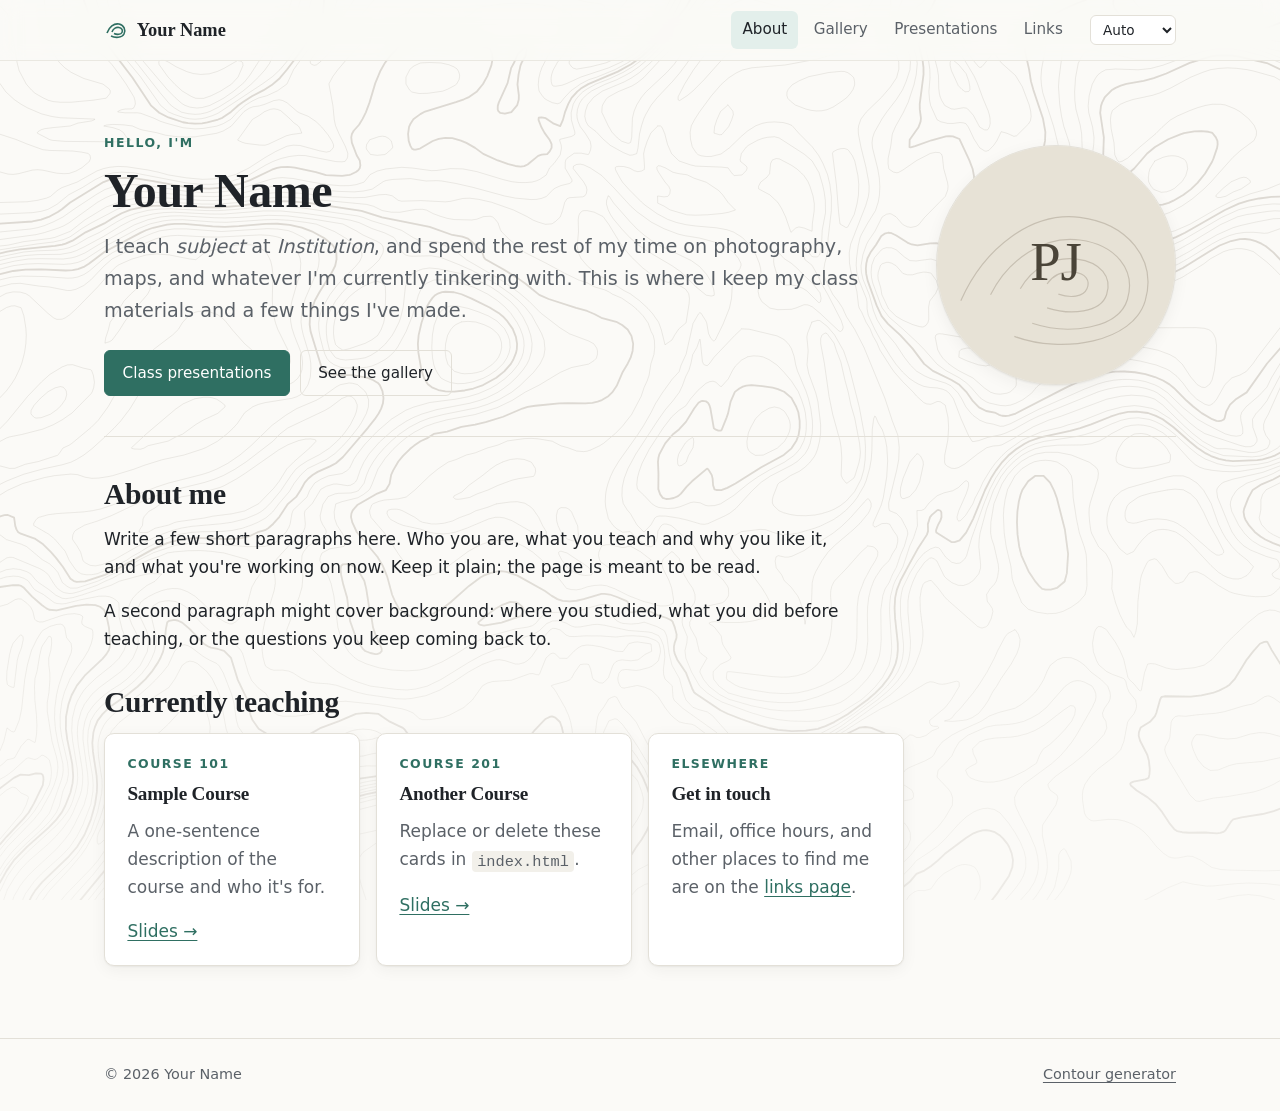
==== index.html @ 3bb257a0 "init - place holder site" ====
<!doctype html>
<html lang="en" data-theme="auto">
<head>
  <meta charset="utf-8">
  <meta name="viewport" content="width=device-width, initial-scale=1">
  <title>Your Name</title>
  <meta name="description" content="Teacher, maker, and map enthusiast.">
  <script>try{document.documentElement.dataset.theme=localStorage.getItem('theme')||'auto'}catch(e){}</script>
  <link rel="icon" href="assets/img/favicon.svg" type="image/svg+xml">
  <link rel="stylesheet" href="assets/css/themes.css">
  <link rel="stylesheet" href="assets/css/site.css">
  <script type="module" src="assets/js/site.js"></script>
</head>
<body>
  <a class="skip-link" href="#main">Skip to content</a>

  <header class="site-header">
    <div class="wrap">
      <a class="site-title" href="./">
        <svg viewBox="0 0 24 24" fill="none" stroke="currentColor" stroke-width="1.6" aria-hidden="true"><path d="M3 15c2-6 7-10 12-9s7 6 5 10-9 4-13 2"/><path d="M8 14c1-3 4-5 7-4.5s4 3 3 5-5 2.5-8 1"/></svg>
        Your Name
      </a>
      <nav class="site-nav" aria-label="Main">
        <ul>
          <li><a href="./" data-home>About</a></li>
          <li><a href="gallery/">Gallery</a></li>
          <li><a href="presentations/">Presentations</a></li>
          <li><a href="tree/">Links</a></li>
        </ul>
      </nav>
      <div data-theme-picker></div>
    </div>
  </header>

  <main id="main">
    <div class="wrap">
      <section class="hero">
        <div>
          <p class="eyebrow">Hello, I'm</p>
          <h1>Your Name</h1>
          <p class="lede">I teach <em>subject</em> at <em>Institution</em>, and spend the rest of my time on
            photography, maps, and whatever I'm currently tinkering with. This is where I keep my class
            materials and a few things I've made.</p>
          <div class="button-row">
            <a class="button" href="presentations/">Class presentations</a>
            <a class="button ghost" href="gallery/">See the gallery</a>
          </div>
        </div>
        <img class="portrait" src="assets/img/portrait.svg" alt="Portrait of Your Name" width="240" height="240">
      </section>

      <hr>

      <section class="prose">
        <h2>About me</h2>
        <p>Write a few short paragraphs here. Who you are, what you teach and why you like it, and what
          you're working on now. Keep it plain; the page is meant to be read.</p>
        <p>A second paragraph might cover background: where you studied, what you did before teaching,
          or the questions you keep coming back to.</p>
      </section>

      <h2>Currently teaching</h2>
      <div class="grid-3">
        <article class="card">
          <p class="eyebrow">COURSE 101</p>
          <h3>Sample Course</h3>
          <p class="muted">A one-sentence description of the course and who it's for.</p>
          <a href="presentations/#sample-course">Slides →</a>
        </article>
        <article class="card">
          <p class="eyebrow">COURSE 201</p>
          <h3>Another Course</h3>
          <p class="muted">Replace or delete these cards in <code>index.html</code>.</p>
          <a href="presentations/">Slides →</a>
        </article>
        <article class="card">
          <p class="eyebrow">Elsewhere</p>
          <h3>Get in touch</h3>
          <p class="muted">Email, office hours, and other places to find me are on the <a href="tree/">links page</a>.</p>
        </article>
      </div>
    </div>
  </main>

  <footer class="site-footer">
    <div class="wrap">
      <span>© <span data-year></span> Your Name</span>
      <span><a href="tools/heightmap/">Contour generator</a></span>
    </div>
  </footer>
</body>
</html>
---- assets/css/themes.css ----
/* ==========================================================================
   THEMES
   --------------------------------------------------------------------------
   Every color, font and spacing decision on the site reads from these tokens.
   To add a theme:
     1. Copy one of the [data-theme="..."] blocks below and change the values.
     2. Add its name to `themes` in assets/js/config.js so it shows in the picker.
   The "auto" theme follows the visitor's OS light/dark setting.
   ========================================================================== */

:root {
  /* ---- Type ---- */
  --font-sans: "Inter", "Segoe UI", system-ui, -apple-system, Roboto, "Helvetica Neue", Arial, sans-serif;
  --font-serif: "Iowan Old Style", "Charter", "Bitstream Charter", "Sitka Text", Cambria, Georgia, serif;
  --font-mono: ui-monospace, "JetBrains Mono", "SFMono-Regular", Menlo, Consolas, monospace;
  --font-body: var(--font-sans);
  --font-heading: var(--font-serif);

  --text-base: 1.0625rem;      /* 17px */
  --leading: 1.65;
  --measure: 68ch;             /* max line length for prose */

  /* ---- Shape & space ---- */
  --radius: 10px;
  --radius-sm: 6px;
  --space: 1rem;
  --page-width: 72rem;
  --gutter: clamp(1rem, 4vw, 2.5rem);

  /* ---- Contour backdrop (read by assets/js/backdrop.js) ---- */
  --contour-alpha: 0.13;       /* minor lines */
  --contour-major-alpha: 0.24; /* every Nth "index" line */
  --contour-mask: linear-gradient(to bottom, #000 0%, #000 55%, rgb(0 0 0 / 0.45) 100%);
}

/* ---------- Paper (light, default) ---------- */
:root,
[data-theme="paper"],
[data-theme="auto"] {
  color-scheme: light;
  --bg: #fbfaf7;
  --bg-elev: #ffffff;
  --bg-sunk: #f2f0ea;
  --text: #1f2328;
  --text-muted: #5b6168;
  --border: #e3e0d8;
  --accent: #2f6f62;
  --accent-hover: #245a4f;
  --accent-contrast: #ffffff;
  --accent-soft: #e3efeb;
  --focus: #2f6f62;
  --contour: #7d7362;
  --shadow: 0 1px 2px rgb(30 30 20 / 0.06), 0 4px 16px rgb(30 30 20 / 0.05);
}

/* ---------- Ink (dark) ---------- */
[data-theme="ink"] {
  color-scheme: dark;
  --bg: #13161a;
  --bg-elev: #1b1f24;
  --bg-sunk: #0f1215;
  --text: #e7e4dd;
  --text-muted: #9ba2a9;
  --border: #2a3037;
  --accent: #82c7b5;
  --accent-hover: #a2d8ca;
  --accent-contrast: #0f1a17;
  --accent-soft: #1e2d2a;
  --focus: #82c7b5;
  --contour: #a7bccb;
  --contour-alpha: 0.09;
  --contour-major-alpha: 0.17;
  --shadow: 0 1px 2px rgb(0 0 0 / 0.4), 0 6px 20px rgb(0 0 0 / 0.25);
}

/* "auto" uses Ink when the OS prefers dark. Keep in sync with the Ink block. */
@media (prefers-color-scheme: dark) {
  [data-theme="auto"] {
    color-scheme: dark;
    --bg: #13161a;
    --bg-elev: #1b1f24;
    --bg-sunk: #0f1215;
    --text: #e7e4dd;
    --text-muted: #9ba2a9;
    --border: #2a3037;
    --accent: #82c7b5;
    --accent-hover: #a2d8ca;
    --accent-contrast: #0f1a17;
    --accent-soft: #1e2d2a;
    --focus: #82c7b5;
    --contour: #a7bccb;
    --contour-alpha: 0.09;
    --contour-major-alpha: 0.17;
    --shadow: 0 1px 2px rgb(0 0 0 / 0.4), 0 6px 20px rgb(0 0 0 / 0.25);
  }
}

/* ---------- Survey (cream & sienna, like an old quad map) ---------- */
[data-theme="survey"] {
  color-scheme: light;
  --bg: #f5f0e2;
  --bg-elev: #fbf8ef;
  --bg-sunk: #ebe4d1;
  --text: #2b2620;
  --text-muted: #6b6152;
  --border: #ddd3bb;
  --accent: #9a4a24;
  --accent-hover: #7f3b1b;
  --accent-contrast: #fffaf0;
  --accent-soft: #f0dfcf;
  --focus: #9a4a24;
  --contour: #a8683a;
  --contour-alpha: 0.2;
  --contour-major-alpha: 0.36;
  --font-body: var(--font-serif);
}

/* ---------- Fjord (cool blue-grey) ---------- */
[data-theme="fjord"] {
  color-scheme: light;
  --bg: #eef2f5;
  --bg-elev: #f9fbfc;
  --bg-sunk: #e2e8ee;
  --text: #1b2733;
  --text-muted: #556473;
  --border: #d3dce5;
  --accent: #2b5f8c;
  --accent-hover: #204a6e;
  --accent-contrast: #ffffff;
  --accent-soft: #dae6f1;
  --focus: #2b5f8c;
  --contour: #5f7f9e;
  --contour-alpha: 0.16;
  --contour-major-alpha: 0.28;
  --font-heading: var(--font-sans);
}

/* ---------- Moss (dark green) ---------- */
[data-theme="moss"] {
  color-scheme: dark;
  --bg: #151b17;
  --bg-elev: #1c241f;
  --bg-sunk: #101511;
  --text: #e2e8dd;
  --text-muted: #9cab99;
  --border: #2a362e;
  --accent: #b7d08f;
  --accent-hover: #cde2aa;
  --accent-contrast: #18200f;
  --accent-soft: #263222;
  --focus: #b7d08f;
  --contour: #9ebd92;
  --contour-alpha: 0.1;
  --contour-major-alpha: 0.2;
  --shadow: 0 1px 2px rgb(0 0 0 / 0.4), 0 6px 20px rgb(0 0 0 / 0.25);
}
---- assets/css/site.css ----
/* ==========================================================================
   Site layout & components. Colours/fonts come from themes.css tokens.
   ========================================================================== */

*, *::before, *::after { box-sizing: border-box; }
html { -webkit-text-size-adjust: 100%; text-size-adjust: 100%; }
body {
  margin: 0;
  min-height: 100vh;
  display: flex;
  flex-direction: column;
  background: var(--bg);
  color: var(--text);
  font-family: var(--font-body);
  font-size: var(--text-base);
  line-height: var(--leading);
  -webkit-font-smoothing: antialiased;
  transition: background-color .25s, color .25s;
}
img, svg, video, canvas { display: block; max-width: 100%; }
img { height: auto; }

/* ---------- Backdrop ---------- */
.backdrop {
  position: fixed;
  inset: 0;
  width: 100vw;
  height: 100vh;
  height: 100lvh;
  z-index: -1;
  pointer-events: none;
  -webkit-mask-image: var(--contour-mask);
  mask-image: var(--contour-mask);
}
body { position: relative; isolation: isolate; }

/* ---------- Type ---------- */
h1, h2, h3, h4 {
  font-family: var(--font-heading);
  line-height: 1.2;
  font-weight: 600;
  letter-spacing: -0.01em;
  margin: 2rem 0 0.75rem;
  text-wrap: balance;
}
h1 { font-size: clamp(2rem, 1.4rem + 2.6vw, 3rem); margin-top: 0; }
h2 { font-size: clamp(1.4rem, 1.15rem + 1vw, 1.85rem); }
h3 { font-size: 1.2rem; }
p, ul, ol { margin: 0 0 1rem; }
p { text-wrap: pretty; }
a { color: var(--accent); text-underline-offset: 0.18em; text-decoration-thickness: 1px; }
a:hover { color: var(--accent-hover); text-decoration-thickness: 2px; }
:focus-visible { outline: 2px solid var(--focus); outline-offset: 3px; border-radius: 3px; }
code, pre, kbd { font-family: var(--font-mono); font-size: 0.9em; }
code { background: var(--bg-sunk); padding: 0.1em 0.35em; border-radius: 4px; }
hr { border: 0; border-top: 1px solid var(--border); margin: 2.5rem 0; }
.muted { color: var(--text-muted); }
.lede { font-size: 1.2rem; color: var(--text-muted); max-width: var(--measure); }
.prose { max-width: var(--measure); }
.eyebrow {
  font-family: var(--font-sans);
  font-size: 0.78rem; font-weight: 600; letter-spacing: 0.12em; text-transform: uppercase;
  color: var(--accent); margin: 0 0 0.5rem;
}
.visually-hidden {
  position: absolute !important; width: 1px; height: 1px; padding: 0; margin: -1px;
  overflow: hidden; clip: rect(0 0 0 0); white-space: nowrap; border: 0;
}

/* ---------- Layout ---------- */
.wrap { width: 100%; max-width: var(--page-width); margin-inline: auto; padding-inline: var(--gutter); }
main { flex: 1; padding-block: clamp(2rem, 6vw, 4.5rem); }
.skip-link { position: absolute; left: -999px; top: 0.5rem; background: var(--bg-elev); padding: 0.5rem 1rem; z-index: 10; }
.skip-link:focus { left: 0.5rem; }

/* ---------- Header ---------- */
.site-header {
  position: sticky; top: 0; z-index: 5;
  background: color-mix(in srgb, var(--bg) 82%, transparent);
  -webkit-backdrop-filter: blur(10px) saturate(1.2);
  backdrop-filter: blur(10px) saturate(1.2);
  border-bottom: 1px solid color-mix(in srgb, var(--border) 70%, transparent);
}
.site-header .wrap { display: flex; align-items: center; gap: 1rem; min-height: 3.75rem; flex-wrap: wrap; }
.site-title {
  font-family: var(--font-heading); font-weight: 600; font-size: 1.15rem;
  color: var(--text); text-decoration: none; margin-right: auto;
  display: inline-flex; align-items: center; gap: 0.55rem;
}
.site-title:hover { color: var(--text); text-decoration: none; }
.site-title svg { width: 1.5rem; height: 1.5rem; color: var(--accent); }
.site-nav ul { display: flex; gap: 0.25rem; list-style: none; margin: 0; padding: 0; flex-wrap: wrap; }
.site-nav a {
  display: block; padding: 0.4rem 0.7rem; border-radius: var(--radius-sm);
  color: var(--text-muted); text-decoration: none; font-family: var(--font-sans); font-size: 0.95rem;
}
.site-nav a:hover { color: var(--text); background: var(--bg-sunk); }
.site-nav a[aria-current="page"] { color: var(--text); background: var(--accent-soft); }
.theme-select {
  font: inherit; font-family: var(--font-sans); font-size: 0.85rem;
  color: var(--text); background: var(--bg-elev);
  border: 1px solid var(--border); border-radius: var(--radius-sm);
  padding: 0.3rem 0.5rem; cursor: pointer;
}
@media (max-width: 640px) {
  .site-header .wrap { padding-block: 0.5rem; }
  .site-nav { order: 3; width: 100%; }
  .site-nav ul { gap: 0; }
  .site-nav a { padding: 0.35rem 0.55rem; }
}

/* ---------- Footer ---------- */
.site-footer { border-top: 1px solid var(--border); color: var(--text-muted); font-size: 0.9rem; background: color-mix(in srgb, var(--bg) 85%, transparent); }
.site-footer .wrap { display: flex; justify-content: space-between; gap: 1rem; flex-wrap: wrap; padding-block: 1.5rem; }
.site-footer a { color: inherit; }

/* ---------- Components ---------- */
.card {
  background: var(--bg-elev);
  border: 1px solid var(--border);
  border-radius: var(--radius);
  padding: 1.25rem 1.4rem;
  box-shadow: var(--shadow);
}
.button {
  display: inline-flex; align-items: center; gap: 0.5rem;
  font: inherit; font-family: var(--font-sans); font-size: 0.95rem; font-weight: 500;
  padding: 0.6rem 1.1rem; border-radius: var(--radius-sm);
  background: var(--accent); color: var(--accent-contrast);
  border: 1px solid var(--accent); text-decoration: none; cursor: pointer;
}
.button:hover { background: var(--accent-hover); color: var(--accent-contrast); text-decoration: none; }
.button.ghost { background: transparent; color: var(--text); border-color: var(--border); }
.button.ghost:hover { background: var(--bg-sunk); }
.button svg { width: 1.1em; height: 1.1em; }
.button-row { display: flex; gap: 0.6rem; flex-wrap: wrap; margin-top: 1.5rem; }
.tag {
  display: inline-block; font-family: var(--font-sans); font-size: 0.78rem;
  padding: 0.15rem 0.55rem; border-radius: 999px;
  background: var(--accent-soft); color: var(--text); border: 1px solid transparent;
}

/* ---------- About (home) ---------- */
.hero { display: grid; grid-template-columns: minmax(0, 1fr) auto; gap: clamp(1.5rem, 5vw, 4rem); align-items: center; }
.portrait {
  width: clamp(9rem, 22vw, 15rem); aspect-ratio: 1; border-radius: 50%;
  object-fit: cover; border: 1px solid var(--border); background: var(--bg-sunk);
  box-shadow: var(--shadow);
}
@media (max-width: 720px) {
  .hero { grid-template-columns: 1fr; }
  .hero .portrait { order: -1; width: 8rem; }
}
.grid-3 { display: grid; gap: 1rem; grid-template-columns: repeat(auto-fill, minmax(min(100%, 16rem), 1fr)); }
.grid-3 .card h3 { margin-top: 0; }
.grid-3 .card p:last-child { margin-bottom: 0; }

/* ---------- Gallery ---------- */
.filters { display: flex; flex-wrap: wrap; gap: 0.4rem; margin: 1.5rem 0 2rem; }
.filters button {
  font: inherit; font-family: var(--font-sans); font-size: 0.85rem;
  padding: 0.3rem 0.85rem; border-radius: 999px; cursor: pointer;
  background: var(--bg-elev); color: var(--text-muted); border: 1px solid var(--border);
}
.filters button[aria-pressed="true"] { background: var(--accent); color: var(--accent-contrast); border-color: var(--accent); }
.gallery { columns: 3 18rem; column-gap: 1rem; }
.gallery figure { break-inside: avoid; margin: 0 0 1rem; }
.gallery button.thumb {
  display: block; width: 100%; padding: 0; border: 1px solid var(--border); border-radius: var(--radius);
  overflow: hidden; cursor: zoom-in; background: var(--bg-sunk);
}
.gallery .thumb img, .gallery .thumb canvas { width: 100%; height: auto; transition: transform .4s ease; }
.gallery .thumb:hover img, .gallery .thumb:hover canvas { transform: scale(1.025); }
.gallery figcaption { font-size: 0.9rem; color: var(--text-muted); padding: 0.45rem 0.15rem 0; }
.gallery figcaption strong { color: var(--text); font-weight: 600; }

.lightbox {
  border: 0; padding: 0; max-width: 100vw; max-height: 100vh; width: 100vw; height: 100vh;
  background: color-mix(in srgb, var(--bg) 94%, transparent); color: var(--text);
}
.lightbox::backdrop { background: rgb(0 0 0 / 0.5); }
.lightbox[open] { display: grid; grid-template-rows: 1fr auto; }
.lightbox .stage { display: grid; place-items: center; padding: 3.5rem 4rem 1rem; min-height: 0; }
.lightbox .stage > * { max-width: 100%; max-height: 100%; object-fit: contain; border-radius: var(--radius-sm); box-shadow: var(--shadow); }
.lightbox .meta { text-align: center; padding: 0 1.5rem 1.5rem; }
.lightbox .meta h2 { margin: 0 0 0.25rem; font-size: 1.25rem; }
.lightbox .meta p { margin: 0 auto; color: var(--text-muted); max-width: var(--measure); }
.lightbox .lb-btn {
  position: absolute; background: var(--bg-elev); color: var(--text); border: 1px solid var(--border);
  width: 2.75rem; height: 2.75rem; border-radius: 50%; cursor: pointer; font-size: 1.3rem; line-height: 1;
  display: grid; place-items: center;
}
.lightbox .lb-close { top: 1rem; right: 1rem; }
.lightbox .lb-prev { left: 1rem; top: 50%; translate: 0 -50%; }
.lightbox .lb-next { right: 1rem; top: 50%; translate: 0 -50%; }
@media (max-width: 640px) {
  .lightbox .stage { padding: 4rem 0.75rem 1rem; }
  .lightbox .lb-prev, .lightbox .lb-next { top: auto; bottom: 1rem; translate: none; }
}

/* ---------- Presentations ---------- */
.course { margin-top: 2.5rem; }
.course-head { display: flex; align-items: baseline; gap: 0.75rem; flex-wrap: wrap; margin-bottom: 0.5rem; }
.course-head h2 { margin: 0; }
.course-code { font-family: var(--font-mono); font-size: 0.9rem; color: var(--accent); }
.decks { list-style: none; padding: 0; margin: 1rem 0 0; border-top: 1px solid var(--border); }
.decks li { border-bottom: 1px solid var(--border); }
.decks a {
  display: grid; grid-template-columns: 2.5rem 1fr auto; gap: 0.25rem 1rem; align-items: baseline;
  padding: 0.9rem 0.5rem; text-decoration: none; color: var(--text); border-radius: var(--radius-sm);
}
.decks a:hover { background: color-mix(in srgb, var(--accent-soft) 60%, transparent); }
.decks .num { font-family: var(--font-mono); color: var(--text-muted); font-size: 0.9rem; }
.decks .title { font-weight: 600; }
.decks .date { color: var(--text-muted); font-size: 0.85rem; font-family: var(--font-sans); white-space: nowrap; }
.decks .summary { grid-column: 2 / -1; color: var(--text-muted); font-size: 0.95rem; }
@media (max-width: 560px) {
  .decks a { grid-template-columns: 2rem 1fr; }
  .decks .date { grid-column: 2; }
}

/* ---------- Link tree ---------- */
.tree-page main { padding-block: clamp(2.5rem, 8vh, 5rem); }
.tree { max-width: 34rem; margin-inline: auto; text-align: center; }
.tree .portrait { width: 6.5rem; margin: 0 auto 1rem; }
.tree h1 { font-size: 1.75rem; margin-bottom: 0.25rem; }
.tree .bio { color: var(--text-muted); margin-bottom: 2rem; }
.tree h2 {
  font-family: var(--font-sans); font-size: 0.75rem; font-weight: 600; letter-spacing: 0.14em;
  text-transform: uppercase; color: var(--text-muted); margin: 2rem 0 0.75rem;
}
.tree ul { list-style: none; padding: 0; margin: 0; display: grid; gap: 0.65rem; }
.tree-link {
  display: grid; grid-template-columns: 1.5rem 1fr 1.5rem; align-items: center; gap: 0.75rem;
  padding: 0.85rem 1rem; text-decoration: none; color: var(--text);
  background: color-mix(in srgb, var(--bg-elev) 92%, transparent);
  border: 1px solid var(--border); border-radius: var(--radius);
  box-shadow: var(--shadow); font-weight: 500;
  transition: transform .15s ease, border-color .15s ease;
}
.tree-link:hover { color: var(--text); text-decoration: none; border-color: var(--accent); transform: translateY(-1px); }
.tree-link svg { width: 1.25rem; height: 1.25rem; color: var(--accent); }
.tree-link small { display: block; color: var(--text-muted); font-weight: 400; font-size: 0.85rem; }
.tree-foot { margin-top: 2.5rem; display: flex; justify-content: center; align-items: center; gap: 1rem; font-size: 0.9rem; }

@media (prefers-reduced-motion: reduce) {
  *, *::before, *::after { transition: none !important; animation: none !important; }
}
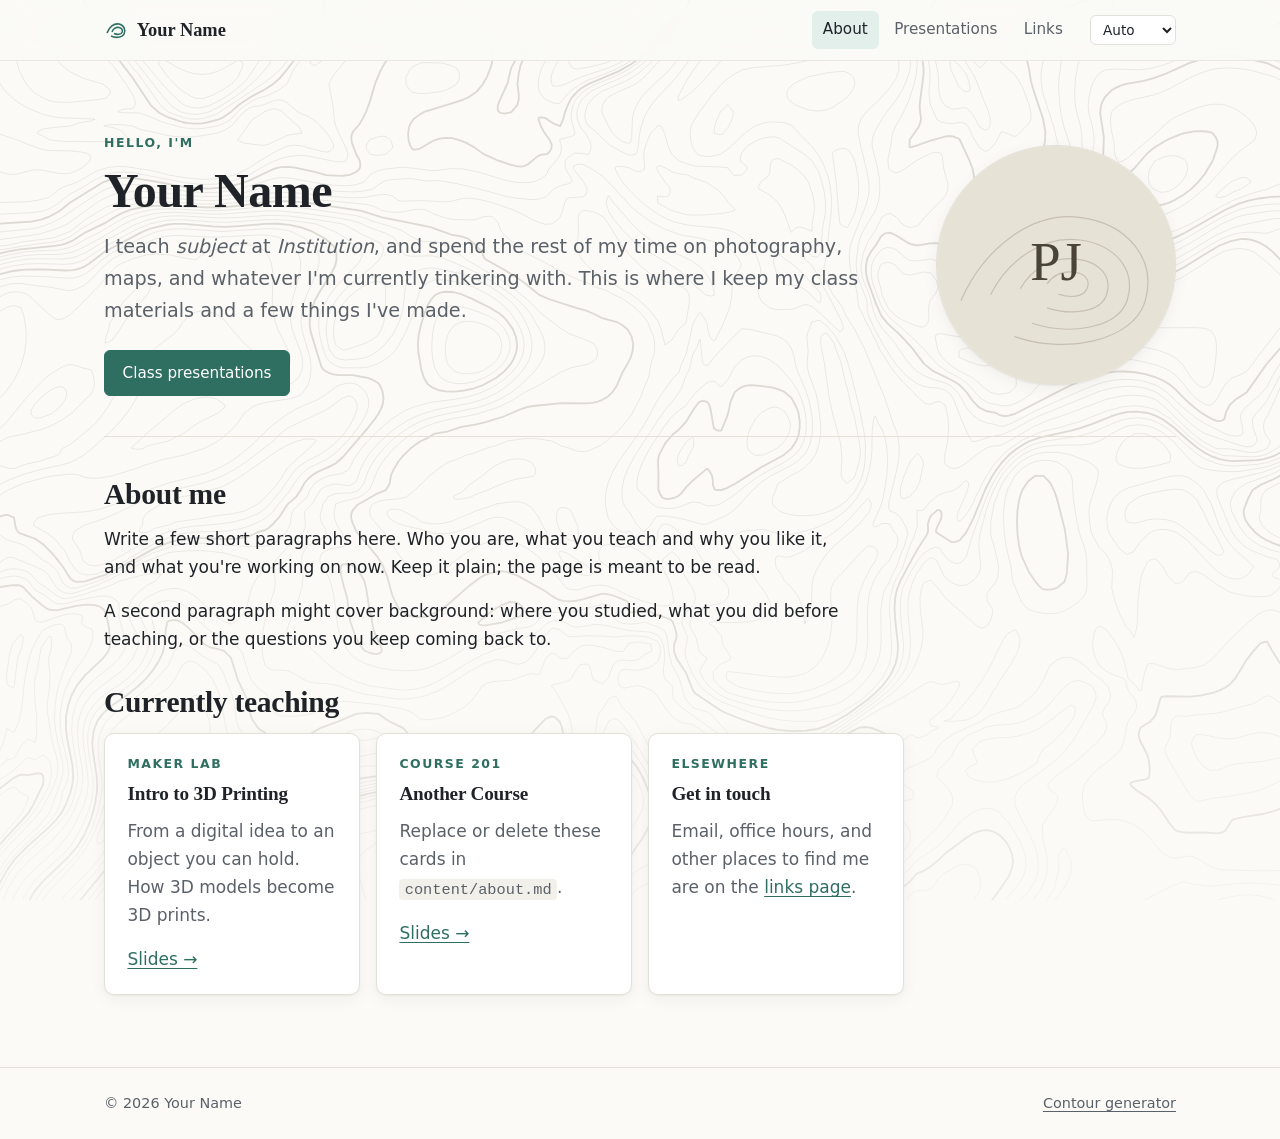
==== commit 557ecf17: "Add initial content and structure for About, Gallery, Links, and Presentations pages - Created about" ====
--- a/index.html
+++ b/index.html
@@ -3,90 +3,25 @@
 <head>
   <meta charset="utf-8">
   <meta name="viewport" content="width=device-width, initial-scale=1">
-  <title>Your Name</title>
+  <title>About</title>
   <meta name="description" content="Teacher, maker, and map enthusiast.">
   <script>try{document.documentElement.dataset.theme=localStorage.getItem('theme')||'auto'}catch(e){}</script>
   <link rel="icon" href="assets/img/favicon.svg" type="image/svg+xml">
   <link rel="stylesheet" href="assets/css/themes.css">
   <link rel="stylesheet" href="assets/css/site.css">
   <script type="module" src="assets/js/site.js"></script>
+  <script type="module" src="assets/js/pages/about.js"></script>
 </head>
-<body>
+<body data-page="home">
   <a class="skip-link" href="#main">Skip to content</a>
 
-  <header class="site-header">
-    <div class="wrap">
-      <a class="site-title" href="./">
-        <svg viewBox="0 0 24 24" fill="none" stroke="currentColor" stroke-width="1.6" aria-hidden="true"><path d="M3 15c2-6 7-10 12-9s7 6 5 10-9 4-13 2"/><path d="M8 14c1-3 4-5 7-4.5s4 3 3 5-5 2.5-8 1"/></svg>
-        Your Name
-      </a>
-      <nav class="site-nav" aria-label="Main">
-        <ul>
-          <li><a href="./" data-home>About</a></li>
-          <li><a href="gallery/">Gallery</a></li>
-          <li><a href="presentations/">Presentations</a></li>
-          <li><a href="tree/">Links</a></li>
-        </ul>
-      </nav>
-      <div data-theme-picker></div>
-    </div>
-  </header>
+  <header class="site-header" data-site-header></header>  <!-- name and menu: data/site.yml -->
 
   <main id="main">
-    <div class="wrap">
-      <section class="hero">
-        <div>
-          <p class="eyebrow">Hello, I'm</p>
-          <h1>Your Name</h1>
-          <p class="lede">I teach <em>subject</em> at <em>Institution</em>, and spend the rest of my time on
-            photography, maps, and whatever I'm currently tinkering with. This is where I keep my class
-            materials and a few things I've made.</p>
-          <div class="button-row">
-            <a class="button" href="presentations/">Class presentations</a>
-            <a class="button ghost" href="gallery/">See the gallery</a>
-          </div>
-        </div>
-        <img class="portrait" src="assets/img/portrait.svg" alt="Portrait of Your Name" width="240" height="240">
-      </section>
-
-      <hr>
-
-      <section class="prose">
-        <h2>About me</h2>
-        <p>Write a few short paragraphs here. Who you are, what you teach and why you like it, and what
-          you're working on now. Keep it plain; the page is meant to be read.</p>
-        <p>A second paragraph might cover background: where you studied, what you did before teaching,
-          or the questions you keep coming back to.</p>
-      </section>
-
-      <h2>Currently teaching</h2>
-      <div class="grid-3">
-        <article class="card">
-          <p class="eyebrow">COURSE 101</p>
-          <h3>Sample Course</h3>
-          <p class="muted">A one-sentence description of the course and who it's for.</p>
-          <a href="presentations/#sample-course">Slides →</a>
-        </article>
-        <article class="card">
-          <p class="eyebrow">COURSE 201</p>
-          <h3>Another Course</h3>
-          <p class="muted">Replace or delete these cards in <code>index.html</code>.</p>
-          <a href="presentations/">Slides →</a>
-        </article>
-        <article class="card">
-          <p class="eyebrow">Elsewhere</p>
-          <h3>Get in touch</h3>
-          <p class="muted">Email, office hours, and other places to find me are on the <a href="tree/">links page</a>.</p>
-        </article>
-      </div>
-    </div>
+    <!-- The words on this page live in content/about.md -->
+    <div class="wrap" data-about></div>
   </main>
 
-  <footer class="site-footer">
-    <div class="wrap">
-      <span>© <span data-year></span> Your Name</span>
-      <span><a href="tools/heightmap/">Contour generator</a></span>
-    </div>
-  </footer>
+  <footer class="site-footer" data-site-footer></footer>
 </body>
 </html>
--- a/assets/css/site.css
+++ b/assets/css/site.css
@@ -246,3 +246,8 @@
 @media (prefers-reduced-motion: reduce) {
   *, *::before, *::after { transition: none !important; animation: none !important; }
 }
+
+/* Header and footer are filled in from data/site.yml; reserve their space so the page doesn't jump. */
+.site-header:empty { min-height: 3.75rem; }
+.site-footer:empty { min-height: 4.5rem; }
+.load-error { padding: 1rem 1.1rem; border: 1px solid var(--border); border-left: 4px solid var(--accent); border-radius: var(--radius); background: var(--bg-elev); }
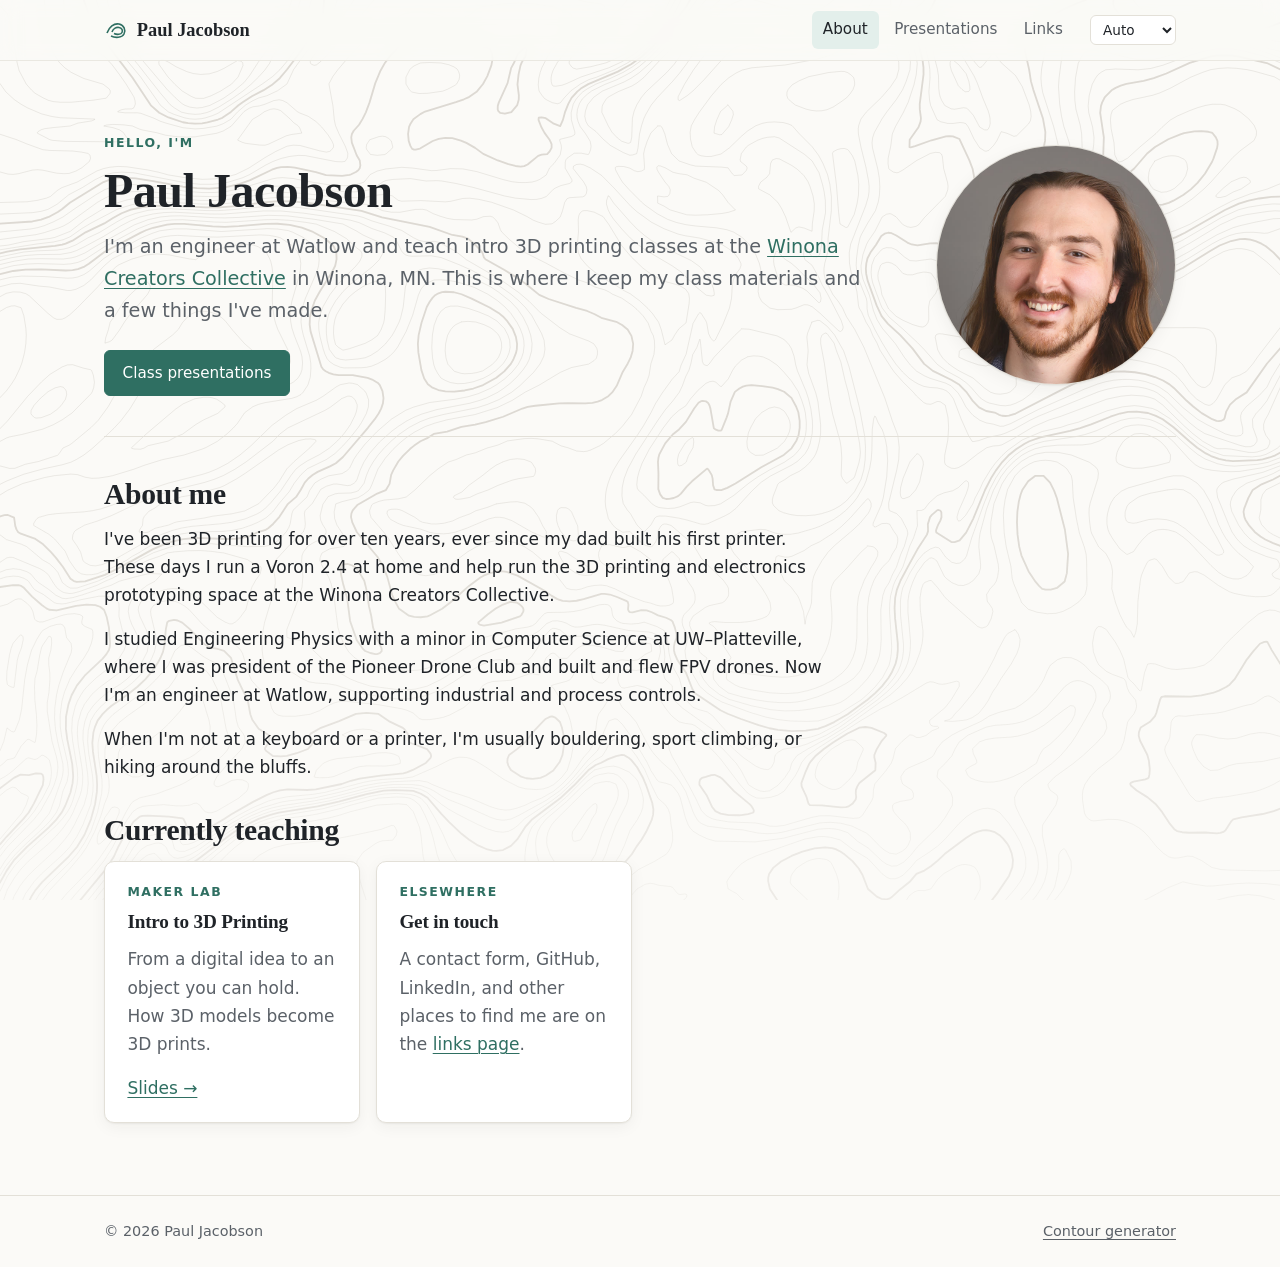
==== commit bfb0cfef: "Added headshot and adjusted links" ====
--- a/index.html
+++ b/index.html
@@ -4,7 +4,7 @@
   <meta charset="utf-8">
   <meta name="viewport" content="width=device-width, initial-scale=1">
   <title>About</title>
-  <meta name="description" content="Teacher, maker, and map enthusiast.">
+  <meta name="description" content="Engineer · climber · maker · nerd">
   <script>try{document.documentElement.dataset.theme=localStorage.getItem('theme')||'auto'}catch(e){}</script>
   <link rel="icon" href="assets/img/favicon.svg" type="image/svg+xml">
   <link rel="stylesheet" href="assets/css/themes.css">
